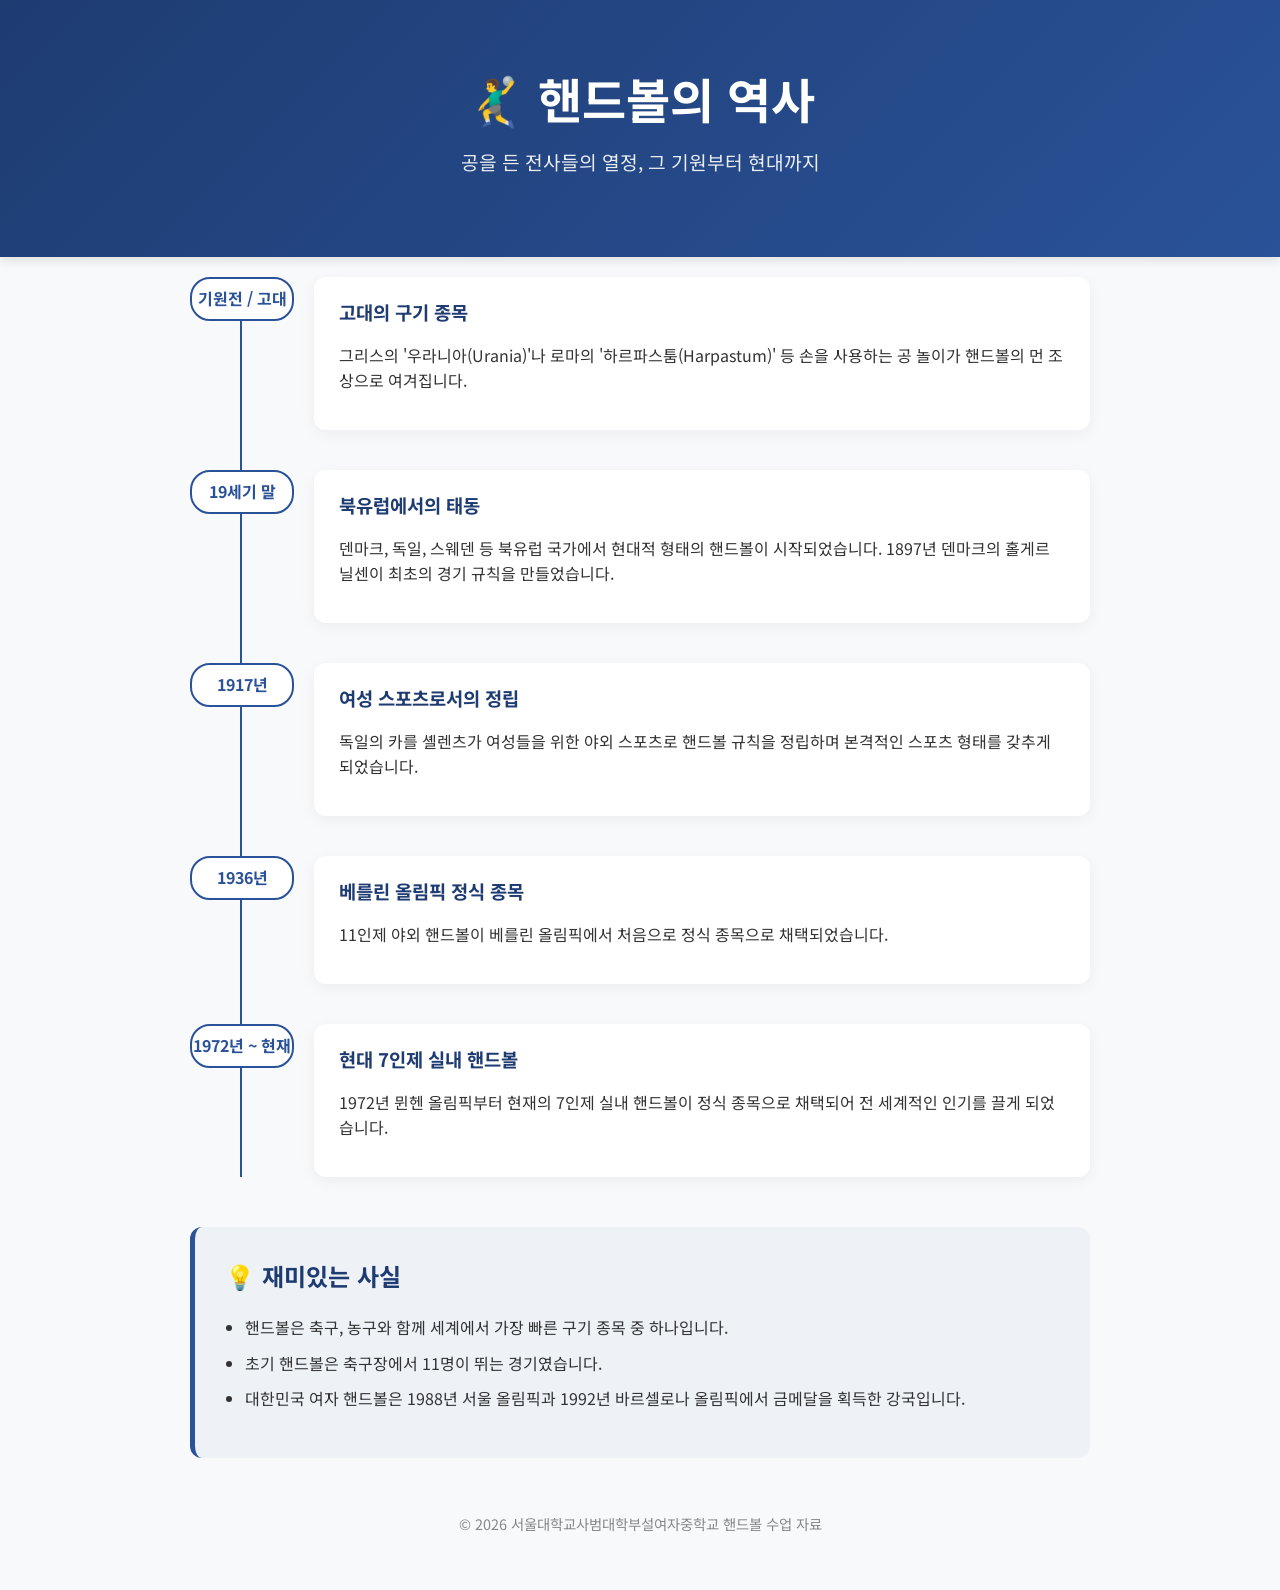
==== index.html @ 2134fecd "Initial commit for Handball History project" ====
<!DOCTYPE html>
<html lang="ko">
<head>
    <meta charset="UTF-8">
    <meta name="viewport" content="width=device-width, initial-scale=1.0">
    <title>핸드볼의 역사 - Handball History</title>
    <link rel="stylesheet" href="style.css">
    <link href="https://fonts.googleapis.com/css2?family=Noto+Sans+KR:wght@300;400;700&display=swap" rel="stylesheet">
</head>
<body>
    <header>
        <div class="container">
            <h1>🤾‍♂️ 핸드볼의 역사</h1>
            <p>공을 든 전사들의 열정, 그 기원부터 현대까지</p>
        </div>
    </header>

    <main class="container">
        <section class="timeline">
            <div class="timeline-item">
                <div class="year">기원전 / 고대</div>
                <div class="content">
                    <h3>고대의 구기 종목</h3>
                    <p>그리스의 '우라니아(Urania)'나 로마의 '하르파스툼(Harpastum)' 등 손을 사용하는 공 놀이가 핸드볼의 먼 조상으로 여겨집니다.</p>
                </div>
            </div>

            <div class="timeline-item">
                <div class="year">19세기 말</div>
                <div class="content">
                    <h3>북유럽에서의 태동</h3>
                    <p>덴마크, 독일, 스웨덴 등 북유럽 국가에서 현대적 형태의 핸드볼이 시작되었습니다. 1897년 덴마크의 홀게르 닐센이 최초의 경기 규칙을 만들었습니다.</p>
                </div>
            </div>

            <div class="timeline-item">
                <div class="year">1917년</div>
                <div class="content">
                    <h3>여성 스포츠로서의 정립</h3>
                    <p>독일의 카를 셸렌츠가 여성들을 위한 야외 스포츠로 핸드볼 규칙을 정립하며 본격적인 스포츠 형태를 갖추게 되었습니다.</p>
                </div>
            </div>

            <div class="timeline-item">
                <div class="year">1936년</div>
                <div class="content">
                    <h3>베를린 올림픽 정식 종목</h3>
                    <p>11인제 야외 핸드볼이 베를린 올림픽에서 처음으로 정식 종목으로 채택되었습니다.</p>
                </div>
            </div>

            <div class="timeline-item">
                <div class="year">1972년 ~ 현재</div>
                <div class="content">
                    <h3>현대 7인제 실내 핸드볼</h3>
                    <p>1972년 뮌헨 올림픽부터 현재의 7인제 실내 핸드볼이 정식 종목으로 채택되어 전 세계적인 인기를 끌게 되었습니다.</p>
                </div>
            </div>
        </section>

        <section class="info-card">
            <h2>💡 재미있는 사실</h2>
            <ul>
                <li>핸드볼은 축구, 농구와 함께 세계에서 가장 빠른 구기 종목 중 하나입니다.</li>
                <li>초기 핸드볼은 축구장에서 11명이 뛰는 경기였습니다.</li>
                <li>대한민국 여자 핸드볼은 1988년 서울 올림픽과 1992년 바르셀로나 올림픽에서 금메달을 획득한 강국입니다.</li>
            </ul>
        </section>
    </main>

    <footer>
        <p>&copy; 2026 서울대학교사범대학부설여자중학교 핸드볼 수업 자료</p>
    </footer>
</body>
</html>
---- style.css ----
body {
    margin: 0;
    padding: 0;
    font-family: 'Noto Sans KR', sans-serif;
    background-color: #f8f9fa;
    color: #333;
    line-height: 1.6;
}

.container {
    max-width: 900px;
    margin: 0 auto;
    padding: 0 20px;
}

header {
    background: linear-gradient(135deg, #1e3c72 0%, #2a5298 100%);
    color: white;
    padding: 60px 0;
    text-align: center;
    box-shadow: 0 4px 10px rgba(0,0,0,0.1);
}

header h1 {
    margin: 0;
    font-size: 3rem;
    font-weight: 700;
}

header p {
    font-size: 1.2rem;
    opacity: 0.9;
    margin-top: 10px;
}

main {
    padding: 40px 0;
}

.timeline {
    position: relative;
    margin-top: 20px;
}

.timeline::before {
    content: '';
    position: absolute;
    left: 50px;
    top: 0;
    bottom: 0;
    width: 2px;
    background: #2a5298;
}

.timeline-item {
    display: flex;
    margin-bottom: 40px;
    position: relative;
}

.year {
    width: 100px;
    min-width: 100px;
    font-weight: 700;
    color: #2a5298;
    background: white;
    height: 40px;
    display: flex;
    align-items: center;
    justify-content: center;
    border: 2px solid #2a5298;
    border-radius: 20px;
    z-index: 1;
    margin-right: 20px;
}

.content {
    background: white;
    padding: 20px 25px;
    border-radius: 12px;
    box-shadow: 0 4px 15px rgba(0,0,0,0.05);
    flex-grow: 1;
}

.content h3 {
    margin: 0 0 10px 0;
    color: #1e3c72;
}

.info-card {
    background: #eef2f7;
    padding: 30px;
    border-radius: 12px;
    margin-top: 50px;
    border-left: 5px solid #2a5298;
}

.info-card h2 {
    margin-top: 0;
    color: #1e3c72;
}

.info-card ul {
    padding-left: 20px;
}

.info-card li {
    margin-bottom: 10px;
}

footer {
    text-align: center;
    padding: 40px 0;
    color: #888;
    font-size: 0.9rem;
}

@media (max-width: 600px) {
    .timeline::before {
        display: none;
    }
    .timeline-item {
        flex-direction: column;
    }
    .year {
        margin-bottom: 10px;
    }
}
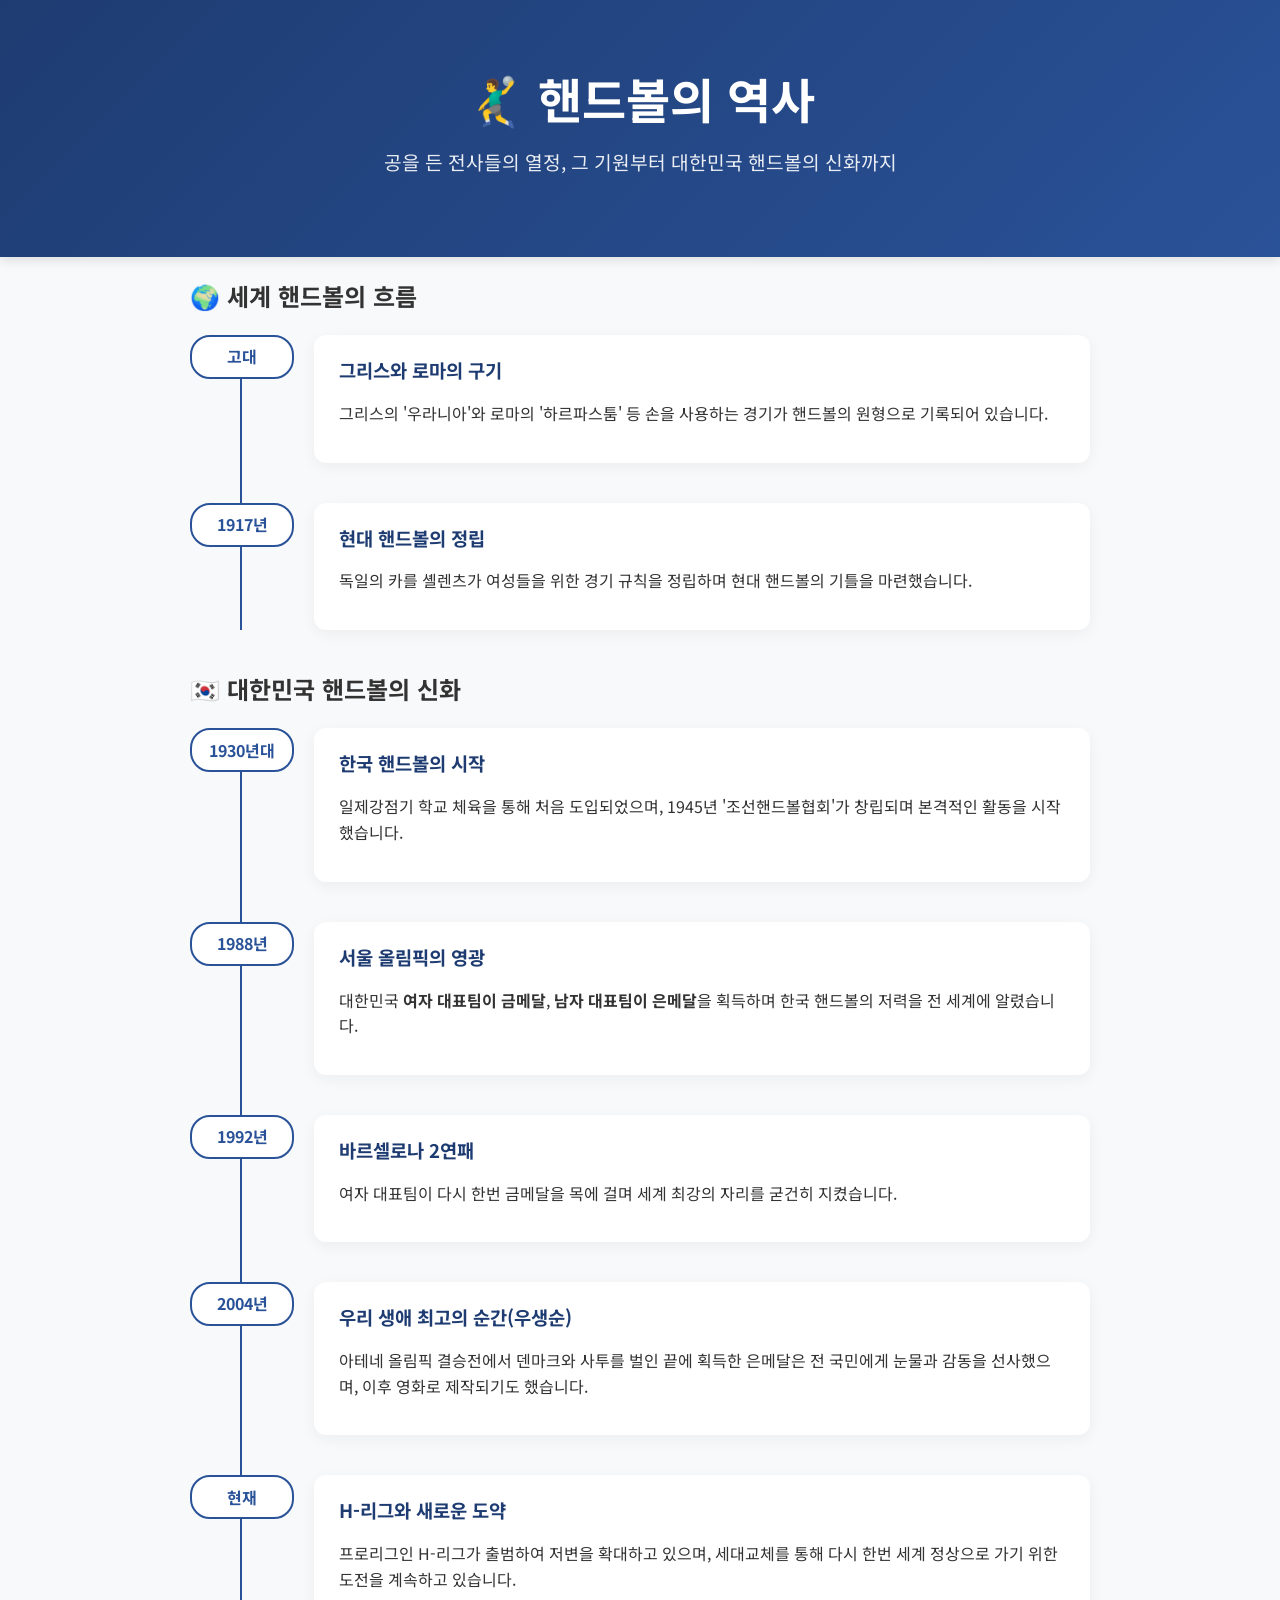
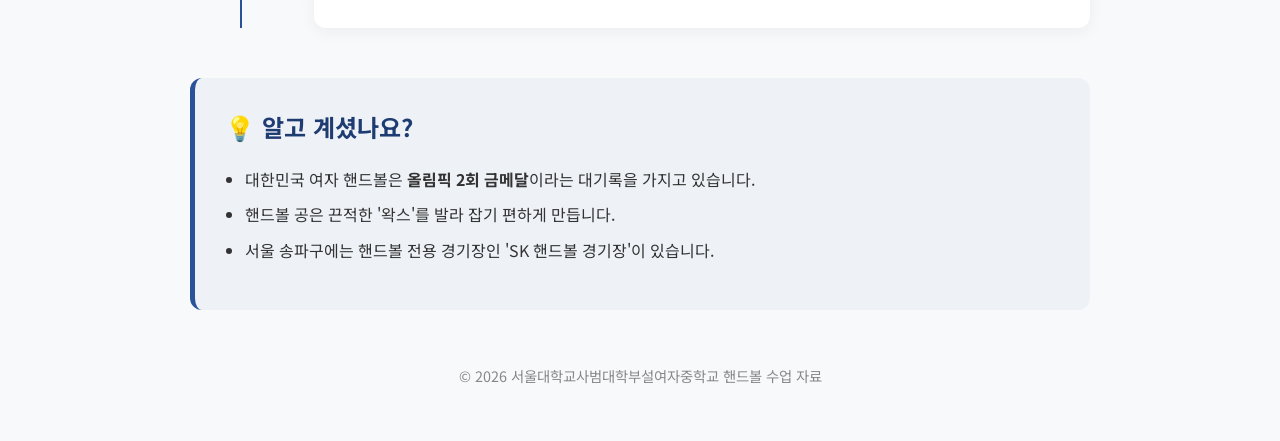
==== commit 22b3d077: "Add Korean handball history details" ====
--- a/index.html
+++ b/index.html
@@ -3,7 +3,7 @@
 <head>
     <meta charset="UTF-8">
     <meta name="viewport" content="width=device-width, initial-scale=1.0">
-    <title>핸드볼의 역사 - Handball History</title>
+    <title>핸드볼의 역사 - 대한민국과 세계</title>
     <link rel="stylesheet" href="style.css">
     <link href="https://fonts.googleapis.com/css2?family=Noto+Sans+KR:wght@300;400;700&display=swap" rel="stylesheet">
 </head>
@@ -11,59 +11,84 @@
     <header>
         <div class="container">
             <h1>🤾‍♂️ 핸드볼의 역사</h1>
-            <p>공을 든 전사들의 열정, 그 기원부터 현대까지</p>
+            <p>공을 든 전사들의 열정, 그 기원부터 대한민국 핸드볼의 신화까지</p>
         </div>
     </header>
 
     <main class="container">
-        <section class="timeline">
-            <div class="timeline-item">
-                <div class="year">기원전 / 고대</div>
-                <div class="content">
-                    <h3>고대의 구기 종목</h3>
-                    <p>그리스의 '우라니아(Urania)'나 로마의 '하르파스툼(Harpastum)' 등 손을 사용하는 공 놀이가 핸드볼의 먼 조상으로 여겨집니다.</p>
+        <!-- 세계 핸드볼 역사 섹션 -->
+        <section class="history-section">
+            <h2 class="section-title">🌍 세계 핸드볼의 흐름</h2>
+            <div class="timeline">
+                <div class="timeline-item">
+                    <div class="year">고대</div>
+                    <div class="content">
+                        <h3>그리스와 로마의 구기</h3>
+                        <p>그리스의 '우라니아'와 로마의 '하르파스툼' 등 손을 사용하는 경기가 핸드볼의 원형으로 기록되어 있습니다.</p>
+                    </div>
+                </div>
+                <div class="timeline-item">
+                    <div class="year">1917년</div>
+                    <div class="content">
+                        <h3>현대 핸드볼의 정립</h3>
+                        <p>독일의 카를 셸렌츠가 여성들을 위한 경기 규칙을 정립하며 현대 핸드볼의 기틀을 마련했습니다.</p>
+                    </div>
                 </div>
             </div>
+        </section>
 
-            <div class="timeline-item">
-                <div class="year">19세기 말</div>
-                <div class="content">
-                    <h3>북유럽에서의 태동</h3>
-                    <p>덴마크, 독일, 스웨덴 등 북유럽 국가에서 현대적 형태의 핸드볼이 시작되었습니다. 1897년 덴마크의 홀게르 닐센이 최초의 경기 규칙을 만들었습니다.</p>
+        <!-- 대한민국 핸드볼 역사 섹션 -->
+        <section class="history-section kor-history">
+            <h2 class="section-title">🇰🇷 대한민국 핸드볼의 신화</h2>
+            <div class="timeline">
+                <div class="timeline-item">
+                    <div class="year">1930년대</div>
+                    <div class="content">
+                        <h3>한국 핸드볼의 시작</h3>
+                        <p>일제강점기 학교 체육을 통해 처음 도입되었으며, 1945년 '조선핸드볼협회'가 창립되며 본격적인 활동을 시작했습니다.</p>
+                    </div>
                 </div>
-            </div>
 
-            <div class="timeline-item">
-                <div class="year">1917년</div>
-                <div class="content">
-                    <h3>여성 스포츠로서의 정립</h3>
-                    <p>독일의 카를 셸렌츠가 여성들을 위한 야외 스포츠로 핸드볼 규칙을 정립하며 본격적인 스포츠 형태를 갖추게 되었습니다.</p>
+                <div class="timeline-item">
+                    <div class="year">1988년</div>
+                    <div class="content">
+                        <h3>서울 올림픽의 영광</h3>
+                        <p>대한민국 <strong>여자 대표팀이 금메달</strong>, <strong>남자 대표팀이 은메달</strong>을 획득하며 한국 핸드볼의 저력을 전 세계에 알렸습니다.</p>
+                    </div>
                 </div>
-            </div>
 
-            <div class="timeline-item">
-                <div class="year">1936년</div>
-                <div class="content">
-                    <h3>베를린 올림픽 정식 종목</h3>
-                    <p>11인제 야외 핸드볼이 베를린 올림픽에서 처음으로 정식 종목으로 채택되었습니다.</p>
+                <div class="timeline-item">
+                    <div class="year">1992년</div>
+                    <div class="content">
+                        <h3>바르셀로나 2연패</h3>
+                        <p>여자 대표팀이 다시 한번 금메달을 목에 걸며 세계 최강의 자리를 굳건히 지켰습니다.</p>
+                    </div>
                 </div>
-            </div>
 
-            <div class="timeline-item">
-                <div class="year">1972년 ~ 현재</div>
-                <div class="content">
-                    <h3>현대 7인제 실내 핸드볼</h3>
-                    <p>1972년 뮌헨 올림픽부터 현재의 7인제 실내 핸드볼이 정식 종목으로 채택되어 전 세계적인 인기를 끌게 되었습니다.</p>
+                <div class="timeline-item">
+                    <div class="year">2004년</div>
+                    <div class="content">
+                        <h3>우리 생애 최고의 순간(우생순)</h3>
+                        <p>아테네 올림픽 결승전에서 덴마크와 사투를 벌인 끝에 획득한 은메달은 전 국민에게 눈물과 감동을 선사했으며, 이후 영화로 제작되기도 했습니다.</p>
+                    </div>
+                </div>
+
+                <div class="timeline-item">
+                    <div class="year">현재</div>
+                    <div class="content">
+                        <h3>H-리그와 새로운 도약</h3>
+                        <p>프로리그인 H-리그가 출범하여 저변을 확대하고 있으며, 세대교체를 통해 다시 한번 세계 정상으로 가기 위한 도전을 계속하고 있습니다.</p>
+                    </div>
                 </div>
             </div>
         </section>
 
         <section class="info-card">
-            <h2>💡 재미있는 사실</h2>
+            <h2>💡 알고 계셨나요?</h2>
             <ul>
-                <li>핸드볼은 축구, 농구와 함께 세계에서 가장 빠른 구기 종목 중 하나입니다.</li>
-                <li>초기 핸드볼은 축구장에서 11명이 뛰는 경기였습니다.</li>
-                <li>대한민국 여자 핸드볼은 1988년 서울 올림픽과 1992년 바르셀로나 올림픽에서 금메달을 획득한 강국입니다.</li>
+                <li>대한민국 여자 핸드볼은 <strong>올림픽 2회 금메달</strong>이라는 대기록을 가지고 있습니다.</li>
+                <li>핸드볼 공은 끈적한 '왁스'를 발라 잡기 편하게 만듭니다.</li>
+                <li>서울 송파구에는 핸드볼 전용 경기장인 'SK 핸드볼 경기장'이 있습니다.</li>
             </ul>
         </section>
     </main>
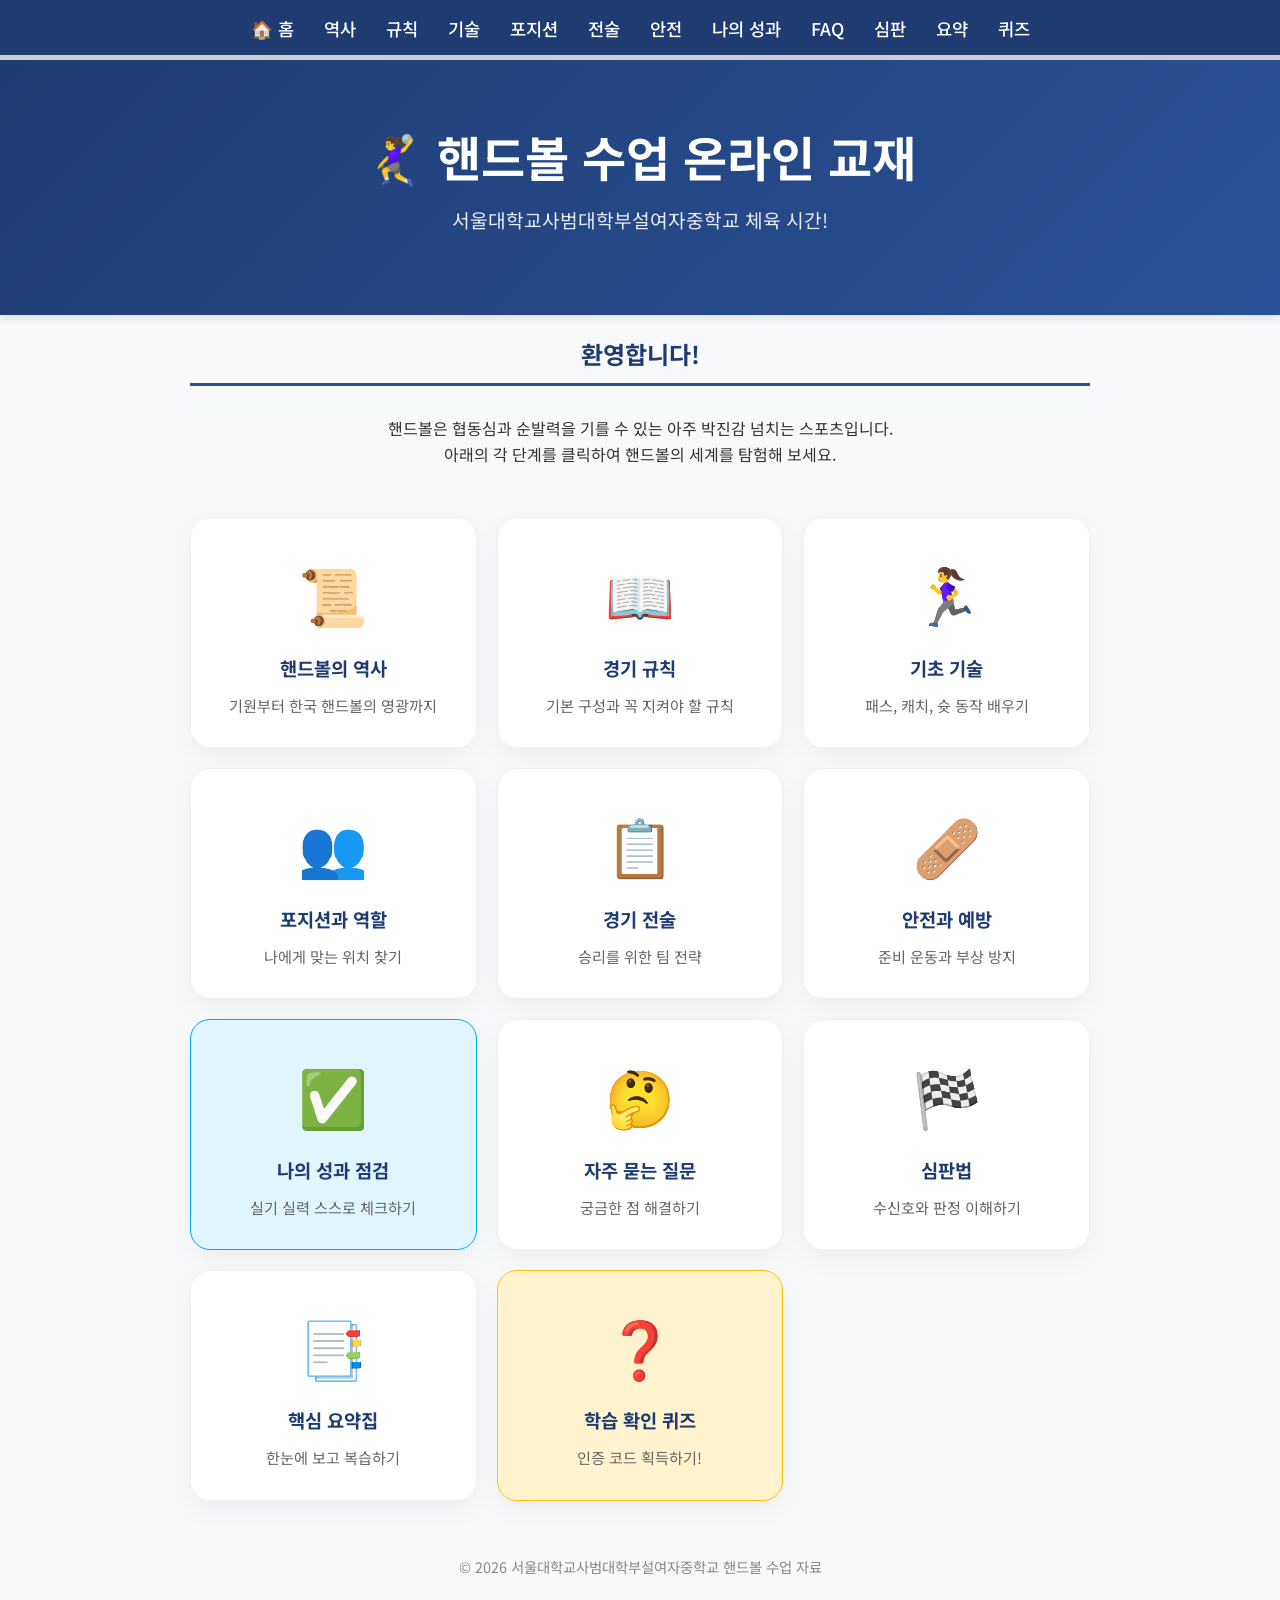
==== commit 9b21e912: "Add 20-stage quiz system and submission portal" ====
--- a/index.html
+++ b/index.html
@@ -3,98 +3,113 @@
 <head>
     <meta charset="UTF-8">
     <meta name="viewport" content="width=device-width, initial-scale=1.0">
-    <title>핸드볼의 역사 - 대한민국과 세계</title>
+    <title>핸드볼 수업 대시보드 - 서울사대부여중</title>
     <link rel="stylesheet" href="style.css">
     <link href="https://fonts.googleapis.com/css2?family=Noto+Sans+KR:wght@300;400;700&display=swap" rel="stylesheet">
 </head>
 <body>
+    <nav>
+        <div class="container">
+            <a href="index.html">🏠 홈</a>
+            <a href="history.html">역사</a>
+            <a href="rules.html">규칙</a>
+            <a href="skills.html">기술</a>
+            <a href="positions.html">포지션</a>
+            <a href="tactics.html">전술</a>
+            <a href="safety.html">안전</a>
+            <a href="checklist.html">나의 성과</a>
+            <a href="faq.html">FAQ</a>
+            <a href="referee.html">심판</a>
+            <a href="study-guide.html">요약</a>
+            <a href="quiz.html">퀴즈</a>
+        </div>
+    </nav>
+    <div class="progress-container"><div class="progress-bar" id="myBar"></div></div>
+
     <header>
         <div class="container">
-            <h1>🤾‍♂️ 핸드볼의 역사</h1>
-            <p>공을 든 전사들의 열정, 그 기원부터 대한민국 핸드볼의 신화까지</p>
+            <h1>🤾‍♀️ 핸드볼 수업 온라인 교재</h1>
+            <p>서울대학교사범대학부설여자중학교 체육 시간!</p>
         </div>
     </header>
 
     <main class="container">
-        <!-- 세계 핸드볼 역사 섹션 -->
-        <section class="history-section">
-            <h2 class="section-title">🌍 세계 핸드볼의 흐름</h2>
-            <div class="timeline">
-                <div class="timeline-item">
-                    <div class="year">고대</div>
-                    <div class="content">
-                        <h3>그리스와 로마의 구기</h3>
-                        <p>그리스의 '우라니아'와 로마의 '하르파스툼' 등 손을 사용하는 경기가 핸드볼의 원형으로 기록되어 있습니다.</p>
-                    </div>
-                </div>
-                <div class="timeline-item">
-                    <div class="year">1917년</div>
-                    <div class="content">
-                        <h3>현대 핸드볼의 정립</h3>
-                        <p>독일의 카를 셸렌츠가 여성들을 위한 경기 규칙을 정립하며 현대 핸드볼의 기틀을 마련했습니다.</p>
-                    </div>
-                </div>
-            </div>
+        <section class="welcome-section" style="text-align: center; margin-bottom: 50px;">
+            <h2 class="section-title">환영합니다!</h2>
+            <p>핸드볼은 협동심과 순발력을 기를 수 있는 아주 박진감 넘치는 스포츠입니다.<br>아래의 각 단계를 클릭하여 핸드볼의 세계를 탐험해 보세요.</p>
         </section>
 
-        <!-- 대한민국 핸드볼 역사 섹션 -->
-        <section class="history-section kor-history">
-            <h2 class="section-title">🇰🇷 대한민국 핸드볼의 신화</h2>
-            <div class="timeline">
-                <div class="timeline-item">
-                    <div class="year">1930년대</div>
-                    <div class="content">
-                        <h3>한국 핸드볼의 시작</h3>
-                        <p>일제강점기 학교 체육을 통해 처음 도입되었으며, 1945년 '조선핸드볼협회'가 창립되며 본격적인 활동을 시작했습니다.</p>
-                    </div>
-                </div>
+        <div class="dashboard-grid">
+            <a href="history.html" class="dash-card">
+                <span class="dash-icon">📜</span>
+                <h3>핸드볼의 역사</h3>
+                <p>기원부터 한국 핸드볼의 영광까지</p>
+            </a>
+            <a href="rules.html" class="dash-card">
+                <span class="dash-icon">📖</span>
+                <h3>경기 규칙</h3>
+                <p>기본 구성과 꼭 지켜야 할 규칙</p>
+            </a>
+            <a href="skills.html" class="dash-card">
+                <span class="dash-icon">🏃‍♀️</span>
+                <h3>기초 기술</h3>
+                <p>패스, 캐치, 슛 동작 배우기</p>
+            </a>
+            <a href="positions.html" class="dash-card">
+                <span class="dash-icon">👥</span>
+                <h3>포지션과 역할</h3>
+                <p>나에게 맞는 위치 찾기</p>
+            </a>
+            <a href="tactics.html" class="dash-card">
+                <span class="dash-icon">📋</span>
+                <h3>경기 전술</h3>
+                <p>승리를 위한 팀 전략</p>
+            </a>
+            <a href="safety.html" class="dash-card">
+                <span class="dash-icon">🩹</span>
+                <h3>안전과 예방</h3>
+                <p>준비 운동과 부상 방지</p>
+            </a>
+            <a href="checklist.html" class="dash-card" style="background: #e1f5fe; border-color: #03a9f4;">
+                <span class="dash-icon">✅</span>
+                <h3>나의 성과 점검</h3>
+                <p>실기 실력 스스로 체크하기</p>
+            </a>
+            <a href="faq.html" class="dash-card">
+                <span class="dash-icon">🤔</span>
+                <h3>자주 묻는 질문</h3>
+                <p>궁금한 점 해결하기</p>
+            </a>
+            <a href="referee.html" class="dash-card">
+                <span class="dash-icon">🏁</span>
+                <h3>심판법</h3>
+                <p>수신호와 판정 이해하기</p>
+            </a>
+            <a href="study-guide.html" class="dash-card">
+                <span class="dash-icon">📑</span>
+                <h3>핵심 요약집</h3>
+                <p>한눈에 보고 복습하기</p>
+            </a>
+            <a href="quiz.html" class="dash-card" style="background: #fff3cd; border-color: #ffc107;">
+                <span class="dash-icon">❓</span>
+                <h3>학습 확인 퀴즈</h3>
+                <p>인증 코드 획득하기!</p>
+            </a>
+        </div>
+    </main>
 
-                <div class="timeline-item">
-                    <div class="year">1988년</div>
-                    <div class="content">
-                        <h3>서울 올림픽의 영광</h3>
-                        <p>대한민국 <strong>여자 대표팀이 금메달</strong>, <strong>남자 대표팀이 은메달</strong>을 획득하며 한국 핸드볼의 저력을 전 세계에 알렸습니다.</p>
-                    </div>
-                </div>
-
-                <div class="timeline-item">
-                    <div class="year">1992년</div>
-                    <div class="content">
-                        <h3>바르셀로나 2연패</h3>
-                        <p>여자 대표팀이 다시 한번 금메달을 목에 걸며 세계 최강의 자리를 굳건히 지켰습니다.</p>
-                    </div>
-                </div>
-
-                <div class="timeline-item">
-                    <div class="year">2004년</div>
-                    <div class="content">
-                        <h3>우리 생애 최고의 순간(우생순)</h3>
-                        <p>아테네 올림픽 결승전에서 덴마크와 사투를 벌인 끝에 획득한 은메달은 전 국민에게 눈물과 감동을 선사했으며, 이후 영화로 제작되기도 했습니다.</p>
-                    </div>
-                </div>
-
-                <div class="timeline-item">
-                    <div class="year">현재</div>
-                    <div class="content">
-                        <h3>H-리그와 새로운 도약</h3>
-                        <p>프로리그인 H-리그가 출범하여 저변을 확대하고 있으며, 세대교체를 통해 다시 한번 세계 정상으로 가기 위한 도전을 계속하고 있습니다.</p>
-                    </div>
-                </div>
-            </div>
-        </section>
-
-        <section class="info-card">
-            <h2>💡 알고 계셨나요?</h2>
-            <ul>
-                <li>대한민국 여자 핸드볼은 <strong>올림픽 2회 금메달</strong>이라는 대기록을 가지고 있습니다.</li>
-                <li>핸드볼 공은 끈적한 '왁스'를 발라 잡기 편하게 만듭니다.</li>
-                <li>서울 송파구에는 핸드볼 전용 경기장인 'SK 핸드볼 경기장'이 있습니다.</li>
-            </ul>
-        </section>
-    </main>
+    <script>
+        window.onscroll = function() {myFunction()};
+        function myFunction() {
+          var winScroll = document.body.scrollTop || document.documentElement.scrollTop;
+          var height = document.documentElement.scrollHeight - document.documentElement.clientHeight;
+          var scrolled = (winScroll / height) * 100;
+          document.getElementById("myBar").style.width = scrolled + "%";
+        }
+    </script>
 
     <footer>
         <p>&copy; 2026 서울대학교사범대학부설여자중학교 핸드볼 수업 자료</p>
     </footer>
 </body>
-</html>
+</html>
--- a/style.css
+++ b/style.css
@@ -115,14 +115,436 @@
     font-size: 0.9rem;
 }
 
+/* Navigation Bar */
+nav {
+    background: #1e3c72;
+    padding: 15px 0;
+    position: sticky;
+    top: 0;
+    z-index: 1000;
+}
+
+nav .container {
+    display: flex;
+    justify-content: center;
+    gap: 30px;
+}
+
+nav a {
+    color: white;
+    text-decoration: none;
+    font-weight: 500;
+    font-size: 1.1rem;
+    transition: opacity 0.3s;
+}
+
+nav a:hover {
+    opacity: 0.7;
+}
+
+/* Section Titles */
+.section-title {
+    border-bottom: 3px solid #2a5298;
+    padding-bottom: 10px;
+    margin-bottom: 30px;
+    color: #1e3c72;
+}
+
+/* Rules & Referee Content */
+.rule-card {
+    background: white;
+    padding: 25px;
+    border-radius: 12px;
+    box-shadow: 0 4px 15px rgba(0,0,0,0.05);
+    margin-bottom: 20px;
+}
+
+.rule-card h3 {
+    margin-top: 0;
+    color: #2a5298;
+    display: flex;
+    align-items: center;
+    gap: 10px;
+}
+
+/* Quiz Styles */
+.quiz-container {
+    background: white;
+    padding: 40px;
+    border-radius: 12px;
+    box-shadow: 0 4px 20px rgba(0,0,0,0.1);
+    margin-top: 30px;
+}
+
+.question {
+    font-size: 1.2rem;
+    font-weight: 700;
+    margin-bottom: 20px;
+}
+
+.options {
+    display: flex;
+    flex-direction: column;
+    gap: 10px;
+}
+
+.option-btn {
+    padding: 15px;
+    border: 2px solid #eef2f7;
+    border-radius: 8px;
+    background: white;
+    cursor: pointer;
+    text-align: left;
+    font-size: 1rem;
+    transition: all 0.2s;
+}
+
+.option-btn:hover {
+    background: #f8f9fa;
+    border-color: #2a5298;
+}
+
+.option-btn.correct {
+    background: #d4edda;
+    border-color: #28a745;
+    color: #155724;
+}
+
+.option-btn.wrong {
+    background: #f8d7da;
+    border-color: #dc3545;
+    color: #721c24;
+}
+
+.result-area {
+    margin-top: 30px;
+    padding: 20px;
+    border-radius: 8px;
+    display: none;
+    text-align: center;
+}
+
+/* Rule & History Cards */
+.rule-card, .history-card {
+    background: white;
+    padding: 25px;
+    border-radius: 12px;
+    box-shadow: 0 4px 15px rgba(0,0,0,0.05);
+    margin-bottom: 25px;
+    border-top: 4px solid #2a5298;
+    transition: transform 0.2s;
+}
+
+.rule-card:hover, .history-card:hover {
+    transform: translateY(-5px);
+}
+
+/* Player/Legend Section */
+.legend-grid {
+    display: grid;
+    grid-template-columns: repeat(auto-fit, minmax(250px, 1fr));
+    gap: 20px;
+    margin-top: 30px;
+}
+
+.player-card {
+    background: #fff;
+    border-radius: 15px;
+    overflow: hidden;
+    box-shadow: 0 4px 10px rgba(0,0,0,0.1);
+    text-align: center;
+    padding: 20px;
+    border: 1px solid #eef2f7;
+}
+
+.player-card .emoji {
+    font-size: 3rem;
+    margin-bottom: 10px;
+    display: block;
+}
+
+.player-card h4 {
+    margin: 10px 0 5px 0;
+    color: #1e3c72;
+    font-size: 1.2rem;
+}
+
+.player-card p {
+    font-size: 0.9rem;
+    color: #666;
+    margin: 0;
+}
+
+.player-tag {
+    display: inline-block;
+    background: #eef2f7;
+    color: #2a5298;
+    padding: 3px 10px;
+    border-radius: 15px;
+    font-size: 0.8rem;
+    margin-top: 10px;
+    font-weight: 700;
+}
+
+/* Icon List */
+.icon-list {
+    list-style: none;
+    padding: 0;
+}
+
+.icon-list li {
+    padding-left: 30px;
+    position: relative;
+    margin-bottom: 15px;
+}
+
+.icon-list li::before {
+    content: '⭐';
+    position: absolute;
+    left: 0;
+    top: 0;
+}
+
+/* Skill Cards */
+.skill-card {
+    display: flex;
+    background: white;
+    border-radius: 15px;
+    margin-bottom: 25px;
+    overflow: hidden;
+    box-shadow: 0 4px 15px rgba(0,0,0,0.05);
+}
+
+.skill-icon {
+    background: #2a5298;
+    color: white;
+    width: 80px;
+    display: flex;
+    align-items: center;
+    justify-content: center;
+    font-size: 2.5rem;
+}
+
+.skill-content {
+    padding: 20px 25px;
+    flex: 1;
+}
+
+.skill-content h3 {
+    margin: 0 0 10px 0;
+    color: #1e3c72;
+}
+
+.skill-point {
+    background: #fff3cd;
+    padding: 10px 15px;
+    border-radius: 8px;
+    font-size: 0.9rem;
+    border-left: 4px solid #ffc107;
+    margin-top: 10px;
+}
+
+/* Back to Top Button */
+.back-to-top {
+    position: fixed;
+    bottom: 30px;
+    right: 30px;
+    background: #1e3c72;
+    color: white;
+    width: 50px;
+    height: 50px;
+    border-radius: 50%;
+    display: flex;
+    align-items: center;
+    justify-content: center;
+    text-decoration: none;
+    box-shadow: 0 4px 10px rgba(0,0,0,0.2);
+    font-size: 1.5rem;
+    z-index: 100;
+}
+
+/* Progress Bar */
+.progress-container {
+    width: 100%;
+    height: 5px;
+    background: #ccc;
+    position: fixed;
+    top: 55px; /* 아래 nav 높이에 맞춰 조정 */
+    left: 0;
+    z-index: 1001;
+}
+
+.progress-bar {
+    height: 5px;
+    background: #ffc107;
+    width: 0%;
+}
+
+/* Position Grid */
+.position-grid {
+    display: grid;
+    grid-template-columns: repeat(auto-fit, minmax(200px, 1fr));
+    gap: 15px;
+    margin-top: 20px;
+}
+
+.pos-card {
+    background: #f1f4f9;
+    padding: 20px;
+    border-radius: 10px;
+    border-left: 4px solid #1e3c72;
+}
+
+.pos-card h4 {
+    margin: 0 0 10px 0;
+    color: #1e3c72;
+}
+
+/* Dashboard Cards */
+.dashboard-grid {
+    display: grid;
+    grid-template-columns: repeat(auto-fit, minmax(280px, 1fr));
+    gap: 20px;
+    margin-top: 30px;
+}
+
+.dash-card {
+    background: white;
+    padding: 30px;
+    border-radius: 20px;
+    text-align: center;
+    box-shadow: 0 10px 25px rgba(0,0,0,0.05);
+    text-decoration: none;
+    color: inherit;
+    transition: all 0.3s;
+    border: 1px solid #eef2f7;
+}
+
+.dash-card:hover {
+    transform: translateY(-10px);
+    box-shadow: 0 15px 35px rgba(30, 60, 114, 0.15);
+    border-color: #2a5298;
+}
+
+.dash-icon {
+    font-size: 3.5rem;
+    margin-bottom: 15px;
+    display: block;
+}
+
+.dash-card h3 {
+    margin: 10px 0;
+    color: #1e3c72;
+}
+
+.dash-card p {
+    font-size: 0.95rem;
+    color: #666;
+    margin: 0;
+}
+
+/* Checklist Styles */
+.checklist-container {
+    background: white;
+    padding: 30px;
+    border-radius: 15px;
+    box-shadow: 0 4px 15px rgba(0,0,0,0.05);
+    margin-bottom: 30px;
+}
+
+.check-item {
+    display: flex;
+    align-items: center;
+    padding: 15px;
+    border-bottom: 1px solid #eee;
+    cursor: pointer;
+    transition: background 0.2s;
+}
+
+.check-item:hover {
+    background: #f8f9fa;
+}
+
+.check-item input[type="checkbox"] {
+    width: 20px;
+    height: 20px;
+    margin-right: 15px;
+    cursor: pointer;
+}
+
+.check-item.completed {
+    color: #888;
+    text-decoration: line-through;
+}
+
+.skill-category {
+    margin-top: 30px;
+    font-weight: 700;
+    color: #1e3c72;
+    border-left: 5px solid #ffc107;
+    padding-left: 15px;
+    margin-bottom: 15px;
+}
+
+/* Session Selection */
+.session-grid {
+    display: grid;
+    grid-template-columns: repeat(auto-fill, minmax(120px, 1fr));
+    gap: 15px;
+    margin-bottom: 30px;
+}
+
+.session-btn {
+    padding: 20px;
+    background: white;
+    border: 2px solid #eef2f7;
+    border-radius: 12px;
+    cursor: pointer;
+    text-align: center;
+    font-weight: 700;
+    transition: all 0.2s;
+}
+
+.session-btn:hover {
+    border-color: #1e3c72;
+    background: #f1f4f9;
+}
+
+.session-btn.locked {
+    opacity: 0.5;
+    cursor: not-allowed;
+    background: #eee;
+}
+
+/* Submission Portal */
+.submission-card {
+    background: white;
+    padding: 20px;
+    border-radius: 12px;
+    box-shadow: 0 4px 10px rgba(0,0,0,0.05);
+    margin-bottom: 15px;
+    display: flex;
+    justify-content: space-between;
+    align-items: center;
+}
+
+.status-badge {
+    padding: 5px 12px;
+    border-radius: 15px;
+    font-size: 0.85rem;
+    font-weight: 700;
+}
+
+.status-done { background: #d4edda; color: #155724; }
+.status-wait { background: #f8d7da; color: #721c24; }
+
 @media (max-width: 600px) {
-    .timeline::before {
-        display: none;
-    }
-    .timeline-item {
+    .skill-card {
         flex-direction: column;
     }
-    .year {
-        margin-bottom: 10px;
+    .skill-icon {
+        width: 100%;
+        height: 60px;
+        font-size: 1.8rem;
     }
 }
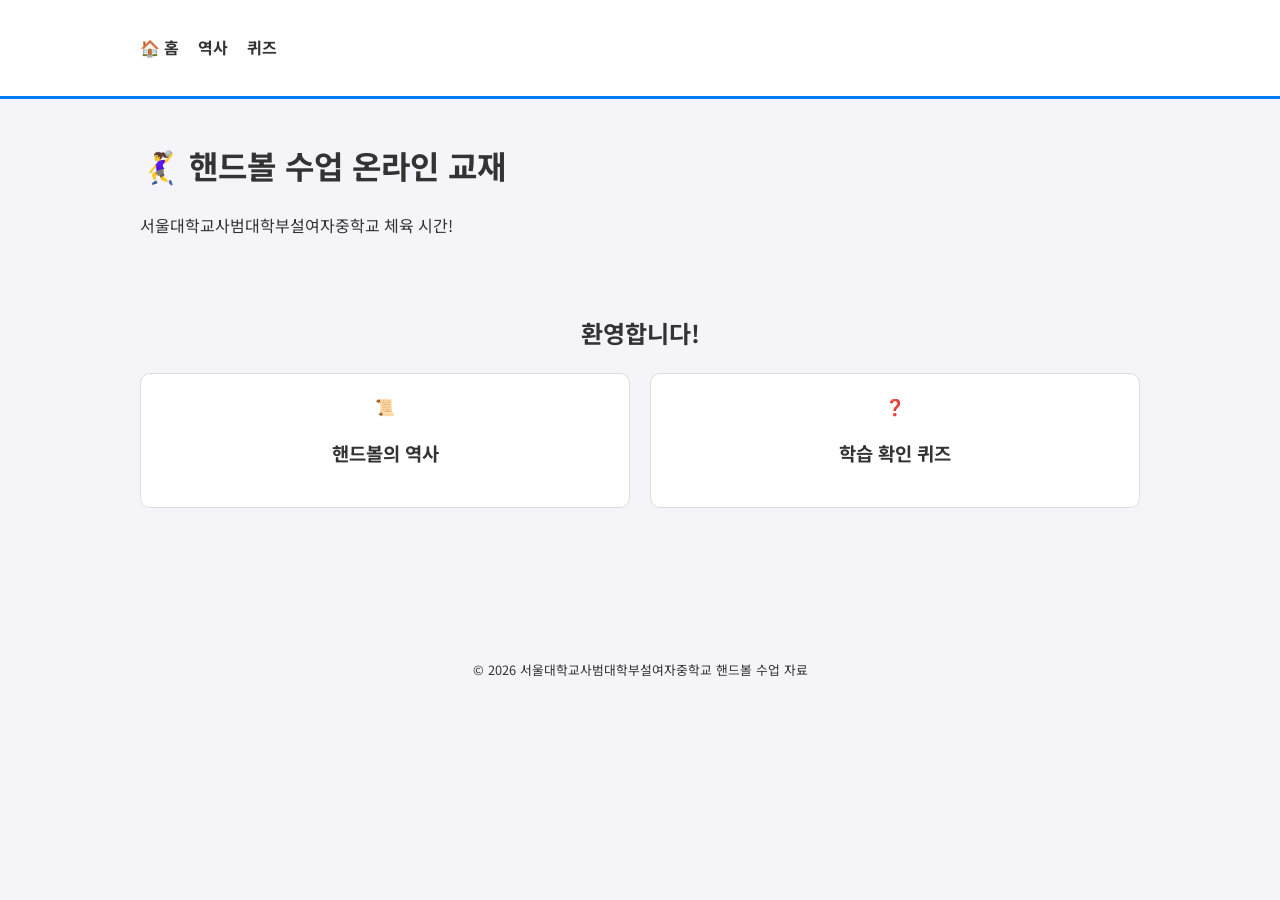
==== commit f62699a9: "add index.html to fix 404 error" ====
--- a/index.html
+++ b/index.html
@@ -5,109 +5,37 @@
     <meta name="viewport" content="width=device-width, initial-scale=1.0">
     <title>핸드볼 수업 대시보드 - 서울사대부여중</title>
     <link rel="stylesheet" href="style.css">
-    <link href="https://fonts.googleapis.com/css2?family=Noto+Sans+KR:wght@300;400;700&display=swap" rel="stylesheet">
+    <link href="https://fonts.googleapis.com/css2?family=Noto+Sans+KR:wght@400;700&display=swap" rel="stylesheet">
 </head>
 <body>
     <nav>
         <div class="container">
             <a href="index.html">🏠 홈</a>
             <a href="history.html">역사</a>
-            <a href="rules.html">규칙</a>
-            <a href="skills.html">기술</a>
-            <a href="positions.html">포지션</a>
-            <a href="tactics.html">전술</a>
-            <a href="safety.html">안전</a>
-            <a href="checklist.html">나의 성과</a>
-            <a href="faq.html">FAQ</a>
-            <a href="referee.html">심판</a>
-            <a href="study-guide.html">요약</a>
             <a href="quiz.html">퀴즈</a>
         </div>
     </nav>
-    <div class="progress-container"><div class="progress-bar" id="myBar"></div></div>
-
     <header>
         <div class="container">
             <h1>🤾‍♀️ 핸드볼 수업 온라인 교재</h1>
             <p>서울대학교사범대학부설여자중학교 체육 시간!</p>
         </div>
     </header>
-
     <main class="container">
         <section class="welcome-section" style="text-align: center; margin-bottom: 50px;">
             <h2 class="section-title">환영합니다!</h2>
-            <p>핸드볼은 협동심과 순발력을 기를 수 있는 아주 박진감 넘치는 스포츠입니다.<br>아래의 각 단계를 클릭하여 핸드볼의 세계를 탐험해 보세요.</p>
+            <div class="dashboard-grid">
+                <a href="history.html" class="dash-card">
+                    <span class="dash-icon">📜</span>
+                    <h3>핸드볼의 역사</h3>
+                </a>
+                <a href="quiz.html" class="dash-card">
+                    <span class="dash-icon">❓</span>
+                    <h3>학습 확인 퀴즈</h3>
+                </a>
+            </div>
         </section>
-
-        <div class="dashboard-grid">
-            <a href="history.html" class="dash-card">
-                <span class="dash-icon">📜</span>
-                <h3>핸드볼의 역사</h3>
-                <p>기원부터 한국 핸드볼의 영광까지</p>
-            </a>
-            <a href="rules.html" class="dash-card">
-                <span class="dash-icon">📖</span>
-                <h3>경기 규칙</h3>
-                <p>기본 구성과 꼭 지켜야 할 규칙</p>
-            </a>
-            <a href="skills.html" class="dash-card">
-                <span class="dash-icon">🏃‍♀️</span>
-                <h3>기초 기술</h3>
-                <p>패스, 캐치, 슛 동작 배우기</p>
-            </a>
-            <a href="positions.html" class="dash-card">
-                <span class="dash-icon">👥</span>
-                <h3>포지션과 역할</h3>
-                <p>나에게 맞는 위치 찾기</p>
-            </a>
-            <a href="tactics.html" class="dash-card">
-                <span class="dash-icon">📋</span>
-                <h3>경기 전술</h3>
-                <p>승리를 위한 팀 전략</p>
-            </a>
-            <a href="safety.html" class="dash-card">
-                <span class="dash-icon">🩹</span>
-                <h3>안전과 예방</h3>
-                <p>준비 운동과 부상 방지</p>
-            </a>
-            <a href="checklist.html" class="dash-card" style="background: #e1f5fe; border-color: #03a9f4;">
-                <span class="dash-icon">✅</span>
-                <h3>나의 성과 점검</h3>
-                <p>실기 실력 스스로 체크하기</p>
-            </a>
-            <a href="faq.html" class="dash-card">
-                <span class="dash-icon">🤔</span>
-                <h3>자주 묻는 질문</h3>
-                <p>궁금한 점 해결하기</p>
-            </a>
-            <a href="referee.html" class="dash-card">
-                <span class="dash-icon">🏁</span>
-                <h3>심판법</h3>
-                <p>수신호와 판정 이해하기</p>
-            </a>
-            <a href="study-guide.html" class="dash-card">
-                <span class="dash-icon">📑</span>
-                <h3>핵심 요약집</h3>
-                <p>한눈에 보고 복습하기</p>
-            </a>
-            <a href="quiz.html" class="dash-card" style="background: #fff3cd; border-color: #ffc107;">
-                <span class="dash-icon">❓</span>
-                <h3>학습 확인 퀴즈</h3>
-                <p>인증 코드 획득하기!</p>
-            </a>
-        </div>
     </main>
-
-    <script>
-        window.onscroll = function() {myFunction()};
-        function myFunction() {
-          var winScroll = document.body.scrollTop || document.documentElement.scrollTop;
-          var height = document.documentElement.scrollHeight - document.documentElement.clientHeight;
-          var scrolled = (winScroll / height) * 100;
-          document.getElementById("myBar").style.width = scrolled + "%";
-        }
-    </script>
-
     <footer>
         <p>&copy; 2026 서울대학교사범대학부설여자중학교 핸드볼 수업 자료</p>
     </footer>
--- a/style.css
+++ b/style.css
@@ -1,550 +1,10 @@
-body {
-    margin: 0;
-    padding: 0;
-    font-family: 'Noto Sans KR', sans-serif;
-    background-color: #f8f9fa;
-    color: #333;
-    line-height: 1.6;
-}
-
-.container {
-    max-width: 900px;
-    margin: 0 auto;
-    padding: 0 20px;
-}
-
-header {
-    background: linear-gradient(135deg, #1e3c72 0%, #2a5298 100%);
-    color: white;
-    padding: 60px 0;
-    text-align: center;
-    box-shadow: 0 4px 10px rgba(0,0,0,0.1);
-}
-
-header h1 {
-    margin: 0;
-    font-size: 3rem;
-    font-weight: 700;
-}
-
-header p {
-    font-size: 1.2rem;
-    opacity: 0.9;
-    margin-top: 10px;
-}
-
-main {
-    padding: 40px 0;
-}
-
-.timeline {
-    position: relative;
-    margin-top: 20px;
-}
-
-.timeline::before {
-    content: '';
-    position: absolute;
-    left: 50px;
-    top: 0;
-    bottom: 0;
-    width: 2px;
-    background: #2a5298;
-}
-
-.timeline-item {
-    display: flex;
-    margin-bottom: 40px;
-    position: relative;
-}
-
-.year {
-    width: 100px;
-    min-width: 100px;
-    font-weight: 700;
-    color: #2a5298;
-    background: white;
-    height: 40px;
-    display: flex;
-    align-items: center;
-    justify-content: center;
-    border: 2px solid #2a5298;
-    border-radius: 20px;
-    z-index: 1;
-    margin-right: 20px;
-}
-
-.content {
-    background: white;
-    padding: 20px 25px;
-    border-radius: 12px;
-    box-shadow: 0 4px 15px rgba(0,0,0,0.05);
-    flex-grow: 1;
-}
-
-.content h3 {
-    margin: 0 0 10px 0;
-    color: #1e3c72;
-}
-
-.info-card {
-    background: #eef2f7;
-    padding: 30px;
-    border-radius: 12px;
-    margin-top: 50px;
-    border-left: 5px solid #2a5298;
-}
-
-.info-card h2 {
-    margin-top: 0;
-    color: #1e3c72;
-}
-
-.info-card ul {
-    padding-left: 20px;
-}
-
-.info-card li {
-    margin-bottom: 10px;
-}
-
-footer {
-    text-align: center;
-    padding: 40px 0;
-    color: #888;
-    font-size: 0.9rem;
-}
-
-/* Navigation Bar */
-nav {
-    background: #1e3c72;
-    padding: 15px 0;
-    position: sticky;
-    top: 0;
-    z-index: 1000;
-}
-
-nav .container {
-    display: flex;
-    justify-content: center;
-    gap: 30px;
-}
-
-nav a {
-    color: white;
-    text-decoration: none;
-    font-weight: 500;
-    font-size: 1.1rem;
-    transition: opacity 0.3s;
-}
-
-nav a:hover {
-    opacity: 0.7;
-}
-
-/* Section Titles */
-.section-title {
-    border-bottom: 3px solid #2a5298;
-    padding-bottom: 10px;
-    margin-bottom: 30px;
-    color: #1e3c72;
-}
-
-/* Rules & Referee Content */
-.rule-card {
-    background: white;
-    padding: 25px;
-    border-radius: 12px;
-    box-shadow: 0 4px 15px rgba(0,0,0,0.05);
-    margin-bottom: 20px;
-}
-
-.rule-card h3 {
-    margin-top: 0;
-    color: #2a5298;
-    display: flex;
-    align-items: center;
-    gap: 10px;
-}
-
-/* Quiz Styles */
-.quiz-container {
-    background: white;
-    padding: 40px;
-    border-radius: 12px;
-    box-shadow: 0 4px 20px rgba(0,0,0,0.1);
-    margin-top: 30px;
-}
-
-.question {
-    font-size: 1.2rem;
-    font-weight: 700;
-    margin-bottom: 20px;
-}
-
-.options {
-    display: flex;
-    flex-direction: column;
-    gap: 10px;
-}
-
-.option-btn {
-    padding: 15px;
-    border: 2px solid #eef2f7;
-    border-radius: 8px;
-    background: white;
-    cursor: pointer;
-    text-align: left;
-    font-size: 1rem;
-    transition: all 0.2s;
-}
-
-.option-btn:hover {
-    background: #f8f9fa;
-    border-color: #2a5298;
-}
-
-.option-btn.correct {
-    background: #d4edda;
-    border-color: #28a745;
-    color: #155724;
-}
-
-.option-btn.wrong {
-    background: #f8d7da;
-    border-color: #dc3545;
-    color: #721c24;
-}
-
-.result-area {
-    margin-top: 30px;
-    padding: 20px;
-    border-radius: 8px;
-    display: none;
-    text-align: center;
-}
-
-/* Rule & History Cards */
-.rule-card, .history-card {
-    background: white;
-    padding: 25px;
-    border-radius: 12px;
-    box-shadow: 0 4px 15px rgba(0,0,0,0.05);
-    margin-bottom: 25px;
-    border-top: 4px solid #2a5298;
-    transition: transform 0.2s;
-}
-
-.rule-card:hover, .history-card:hover {
-    transform: translateY(-5px);
-}
-
-/* Player/Legend Section */
-.legend-grid {
-    display: grid;
-    grid-template-columns: repeat(auto-fit, minmax(250px, 1fr));
-    gap: 20px;
-    margin-top: 30px;
-}
-
-.player-card {
-    background: #fff;
-    border-radius: 15px;
-    overflow: hidden;
-    box-shadow: 0 4px 10px rgba(0,0,0,0.1);
-    text-align: center;
-    padding: 20px;
-    border: 1px solid #eef2f7;
-}
-
-.player-card .emoji {
-    font-size: 3rem;
-    margin-bottom: 10px;
-    display: block;
-}
-
-.player-card h4 {
-    margin: 10px 0 5px 0;
-    color: #1e3c72;
-    font-size: 1.2rem;
-}
-
-.player-card p {
-    font-size: 0.9rem;
-    color: #666;
-    margin: 0;
-}
-
-.player-tag {
-    display: inline-block;
-    background: #eef2f7;
-    color: #2a5298;
-    padding: 3px 10px;
-    border-radius: 15px;
-    font-size: 0.8rem;
-    margin-top: 10px;
-    font-weight: 700;
-}
-
-/* Icon List */
-.icon-list {
-    list-style: none;
-    padding: 0;
-}
-
-.icon-list li {
-    padding-left: 30px;
-    position: relative;
-    margin-bottom: 15px;
-}
-
-.icon-list li::before {
-    content: '⭐';
-    position: absolute;
-    left: 0;
-    top: 0;
-}
-
-/* Skill Cards */
-.skill-card {
-    display: flex;
-    background: white;
-    border-radius: 15px;
-    margin-bottom: 25px;
-    overflow: hidden;
-    box-shadow: 0 4px 15px rgba(0,0,0,0.05);
-}
-
-.skill-icon {
-    background: #2a5298;
-    color: white;
-    width: 80px;
-    display: flex;
-    align-items: center;
-    justify-content: center;
-    font-size: 2.5rem;
-}
-
-.skill-content {
-    padding: 20px 25px;
-    flex: 1;
-}
-
-.skill-content h3 {
-    margin: 0 0 10px 0;
-    color: #1e3c72;
-}
-
-.skill-point {
-    background: #fff3cd;
-    padding: 10px 15px;
-    border-radius: 8px;
-    font-size: 0.9rem;
-    border-left: 4px solid #ffc107;
-    margin-top: 10px;
-}
-
-/* Back to Top Button */
-.back-to-top {
-    position: fixed;
-    bottom: 30px;
-    right: 30px;
-    background: #1e3c72;
-    color: white;
-    width: 50px;
-    height: 50px;
-    border-radius: 50%;
-    display: flex;
-    align-items: center;
-    justify-content: center;
-    text-decoration: none;
-    box-shadow: 0 4px 10px rgba(0,0,0,0.2);
-    font-size: 1.5rem;
-    z-index: 100;
-}
-
-/* Progress Bar */
-.progress-container {
-    width: 100%;
-    height: 5px;
-    background: #ccc;
-    position: fixed;
-    top: 55px; /* 아래 nav 높이에 맞춰 조정 */
-    left: 0;
-    z-index: 1001;
-}
-
-.progress-bar {
-    height: 5px;
-    background: #ffc107;
-    width: 0%;
-}
-
-/* Position Grid */
-.position-grid {
-    display: grid;
-    grid-template-columns: repeat(auto-fit, minmax(200px, 1fr));
-    gap: 15px;
-    margin-top: 20px;
-}
-
-.pos-card {
-    background: #f1f4f9;
-    padding: 20px;
-    border-radius: 10px;
-    border-left: 4px solid #1e3c72;
-}
-
-.pos-card h4 {
-    margin: 0 0 10px 0;
-    color: #1e3c72;
-}
-
-/* Dashboard Cards */
-.dashboard-grid {
-    display: grid;
-    grid-template-columns: repeat(auto-fit, minmax(280px, 1fr));
-    gap: 20px;
-    margin-top: 30px;
-}
-
-.dash-card {
-    background: white;
-    padding: 30px;
-    border-radius: 20px;
-    text-align: center;
-    box-shadow: 0 10px 25px rgba(0,0,0,0.05);
-    text-decoration: none;
-    color: inherit;
-    transition: all 0.3s;
-    border: 1px solid #eef2f7;
-}
-
-.dash-card:hover {
-    transform: translateY(-10px);
-    box-shadow: 0 15px 35px rgba(30, 60, 114, 0.15);
-    border-color: #2a5298;
-}
-
-.dash-icon {
-    font-size: 3.5rem;
-    margin-bottom: 15px;
-    display: block;
-}
-
-.dash-card h3 {
-    margin: 10px 0;
-    color: #1e3c72;
-}
-
-.dash-card p {
-    font-size: 0.95rem;
-    color: #666;
-    margin: 0;
-}
-
-/* Checklist Styles */
-.checklist-container {
-    background: white;
-    padding: 30px;
-    border-radius: 15px;
-    box-shadow: 0 4px 15px rgba(0,0,0,0.05);
-    margin-bottom: 30px;
-}
-
-.check-item {
-    display: flex;
-    align-items: center;
-    padding: 15px;
-    border-bottom: 1px solid #eee;
-    cursor: pointer;
-    transition: background 0.2s;
-}
-
-.check-item:hover {
-    background: #f8f9fa;
-}
-
-.check-item input[type="checkbox"] {
-    width: 20px;
-    height: 20px;
-    margin-right: 15px;
-    cursor: pointer;
-}
-
-.check-item.completed {
-    color: #888;
-    text-decoration: line-through;
-}
-
-.skill-category {
-    margin-top: 30px;
-    font-weight: 700;
-    color: #1e3c72;
-    border-left: 5px solid #ffc107;
-    padding-left: 15px;
-    margin-bottom: 15px;
-}
-
-/* Session Selection */
-.session-grid {
-    display: grid;
-    grid-template-columns: repeat(auto-fill, minmax(120px, 1fr));
-    gap: 15px;
-    margin-bottom: 30px;
-}
-
-.session-btn {
-    padding: 20px;
-    background: white;
-    border: 2px solid #eef2f7;
-    border-radius: 12px;
-    cursor: pointer;
-    text-align: center;
-    font-weight: 700;
-    transition: all 0.2s;
-}
-
-.session-btn:hover {
-    border-color: #1e3c72;
-    background: #f1f4f9;
-}
-
-.session-btn.locked {
-    opacity: 0.5;
-    cursor: not-allowed;
-    background: #eee;
-}
-
-/* Submission Portal */
-.submission-card {
-    background: white;
-    padding: 20px;
-    border-radius: 12px;
-    box-shadow: 0 4px 10px rgba(0,0,0,0.05);
-    margin-bottom: 15px;
-    display: flex;
-    justify-content: space-between;
-    align-items: center;
-}
-
-.status-badge {
-    padding: 5px 12px;
-    border-radius: 15px;
-    font-size: 0.85rem;
-    font-weight: 700;
-}
-
-.status-done { background: #d4edda; color: #155724; }
-.status-wait { background: #f8d7da; color: #721c24; }
-
-@media (max-width: 600px) {
-    .skill-card {
-        flex-direction: column;
-    }
-    .skill-icon {
-        width: 100%;
-        height: 60px;
-        font-size: 1.8rem;
-    }
-}
+body { font-family: 'Noto Sans KR', sans-serif; line-height: 1.6; background-color: #f4f4f9; color: #333; margin: 0; }
+.container { max-width: 1000px; margin: auto; padding: 20px; }
+nav { background: #fff; padding: 15px 0; border-bottom: 3px solid #007bff; }
+nav .container a { margin-right: 15px; text-decoration: none; color: #333; font-weight: bold; }
+.dashboard-grid { display: grid; grid-template-columns: repeat(auto-fit, minmax(200px, 1fr)); gap: 20px; margin-top: 20px; }
+.dash-card { background: #fff; padding: 20px; border: 1px solid #ddd; border-radius: 10px; text-decoration: none; color: #333; transition: 0.3s; }
+.dash-card:hover { transform: translateY(-5px); box-shadow: 0 5px 15px rgba(0,0,0,0.1); }
+.progress-container { width: 100%; height: 8px; background: #ccc; position: fixed; top: 0; }
+.progress-bar { height: 8px; background: #007bff; width: 0%; }
+footer { text-align: center; margin-top: 50px; padding: 20px; font-size: 0.8em; }
